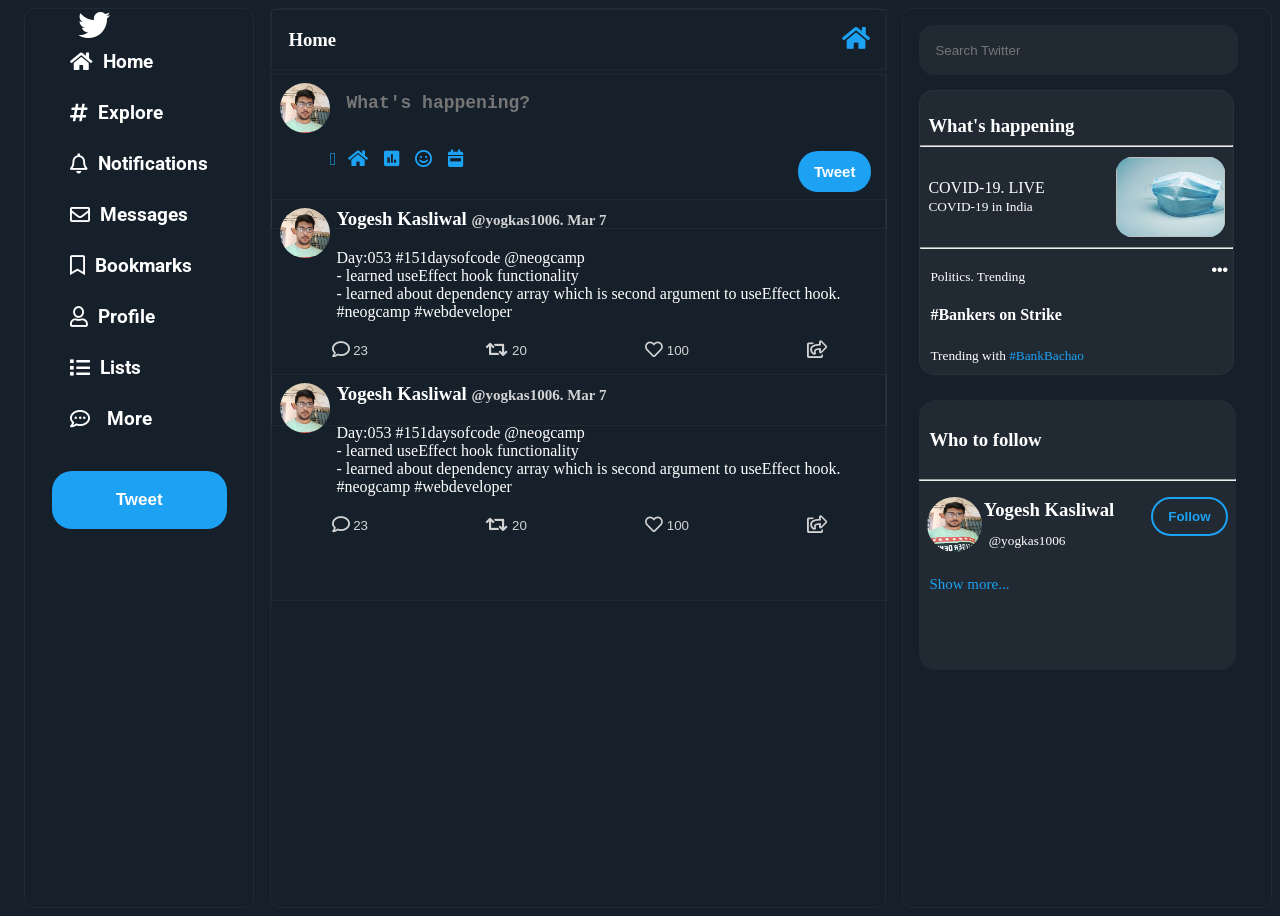
==== index.html @ 9be8c91c "fix:'file name'" ====
<!DOCTYPE html>
<html lang="en">
<head>
    <meta charset="UTF-8">
    <meta http-equiv="X-UA-Compatible" content="IE=edge">
    <meta name="viewport" content="width=device-width, initial-scale=1.0">
    <link rel="stylesheet" href="https://pro.fontawesome.com/releases/v5.10.0/css/all.css"
    integrity="sha384-AYmEC3Yw5cVb3ZcuHtOA93w35dYTsvhLPVnYs9eStHfGJvOvKxVfELGroGkvsg+p" crossorigin="anonymous" />
    <link rel="stylesheet" href="twitter.css"/>
    <title>Twitter </title>
</head>
<body>
    <div class="container">
      
        <div id="sidebar">
            <div class="logo">
                <i id="icon" class="fab fa-twitter fa-2x"></i>
            </div><br>
            <div class="navigation">
                <h3><i class="fas fa-home fa-lg"> </i>Home</h3>
                <h3><i class="fas fa-hashtag fa-lg"></i>Explore</h3>
                <h3><i class="far fa-bell fa-lg"> </i>Notifications</h3>
                <h3><i class="far fa-envelope fa-lg"> </i>Messages</h3>
                <h3><i class="far fa-bookmark fa-lg"></i>Bookmarks</h3>

                <h3><i class="far fa-user fa-lg"> </i>Profile</h3>
                <h3><i class="fas fa-list fa-lg"></i>Lists</h3>

                <h3><i class="far fa-comment-dots fa-lg"></i> More</h3>
                    <br>
                <button id="btn-tweet">Tweet</button>
            </div>
        </div>
          
      
        <main>
          <div class="feedone">
             <h3>Home <span><i id="icon" class="fas fa-home fa-lg"> </i></span></h3>
             
          </div>
          <div class="feedtwo">
              <div class="image" alt=""></div>
               <textarea placeholder="What's happening?"></textarea>
               <div class="sm-navbar">
                   <button class="media"><i class="fal fa-image fa-lg"></i></button>
                   <button class="gif"><i class="fas fa-home fa-lg"> </i></button>
                   <button class="poll"><i class="fas fa-poll fa-lg"></i></button>

                   <button class="emoji"><i class="far fa-smile fa-lg"></i></button>
                   <button class="schedule"><i class="fas fa-calendar-week fa-lg"></i></button>
                   <button id="btn">Tweet</button>
              </div>
          </div>
          <div class="tweets">
            <div class="image" alt=""></div>
            <h3>Yogesh Kasliwal <span style="font-size:15px; color:lightgray">@yogkas1006. Mar 7</span></h3>
            <p>Day:053 #151daysofcode @neogcamp <br>
                - learned useEffect hook functionality <br>
                - learned about dependency array which is second argument to useEffect hook.<br>
                #neogcamp 
                #webdeveloper</p>
                <div class="tweet-icons">
                    <button><i class="far fa-comment fa-lg"></i><span>  23</span></button>
                    <button><i class="fas fa-retweet fa-lg"></i><span>  20</span> </button>
                    <button><i class="far fa-heart fa-lg"></i><span>   100</span></button>
                    <button><i class="far fa-share-square fa-lg"></i></button>
               </div>
         </div>

         <div class="tweets-two">
            <div class="image" alt=""></div>
            <h3>Yogesh Kasliwal <span style="font-size:15px; color:lightgray">@yogkas1006. Mar 7</span></h3>
            <p>Day:053 #151daysofcode @neogcamp <br>
                - learned useEffect hook functionality <br>
                - learned about dependency array which is second argument to useEffect hook.<br>
                #neogcamp 
                #webdeveloper</p>
                <div class="tweet-icons">
                    <button><i class="far fa-comment fa-lg"></i><span>  23</span></button>
                    <button><i class="fas fa-retweet fa-lg"></i><span>  20</span> </button>
                    <button><i class="far fa-heart fa-lg"></i><span>   100</span></button>
                    <button><i class="far fa-share-square fa-lg"></i></button>
               </div>
         </div>
        

        </main>
        <div class="content">
            <div class="search">
                <!-- <i class="fas fa-search"></i> -->
                <input placeholder="Search Twitter"/>

            </div>
            <div class="news">
                    <h3>What's happening</h3>
                    <hr/>
               <div class="news1">
                 <p> COVID-19. LIVE <br>
                    <small>COVID-19 in India</small></p>
                     <img class="maskimg" alt=""/>
               </div>
               <hr/>
               <div class="news2">
                   <small>Politics. Trending</small>
                   <h4>#Bankers on Strike</h4>
                   <small>Trending with 
                       <span style="color: rgb(29,161,242);">#BankBachao</span></small>
                       <i class="fas fa-ellipsis-h"></i>

               </div>

            </div>
            <div class="follow">
                <h3>Who to follow</h3> <hr>
                <div class="follow1">
                    <div class="followimg">
                        <img src="./image/1611517325680.jpg" alt="mypho"/>
                        <div class="followme">
                            <h3>Yogesh Kasliwal </h3>
                            <small>@yogkas1006</small>
                        </div>
                       

                        <button>Follow</button>
                    </div>
                </div>
                <div class="follow2">
                    <small>Show more...</small>
                 </div>
                    
        </div>

    </div>
    
</body>
</html>
---- twitter.css ----
@import url('https://fonts.googleapis.com/css2?family=Roboto:wght@500&display=swap');


body{
    background-color: #15202B;
    color: white;
}

.container{
    display: grid;
    height: 100vh;
    grid-template-columns: 0.8fr 2fr 1.2fr;
    grid-template-rows: 1fr 1fr 1fr;
    grid-template-areas:
     "sidebar main content"
     "sidebar main content"
     "sidebar main content";
     
    grid-gap:1rem;
}

/* ------------------------sidebar ---------------*/

#sidebar{
    /* background: #6fffd2; */
    position: relative;
    grid-area: sidebar;
    border: 1px solid rgba(114, 110, 110, 0.13);
    display: flex;
    flex-direction: column;
    /* justify-content: center; */
    margin-left: 1rem;
    align-items: center;
    border-radius: 10px;
    font-family: 'Roboto', sans-serif;
     word-spacing: 2px;
}

.navigation{
    display: flex;
    flex-direction: column;
    margin: 0.5rem;
}
#sidebar .navigation h3{
    /* align-items: flex-start; */
    border: none;
    background: none;
    /* padding: 0.3rem; */
    color: white;
    /* font-size: 17px; */
    font-weight: bold;
    outline: none;
    margin: 0.5rem;
}

#sidebar h3 i{
    margin: 10px;
    font-size: 20px;
}

.logo{
    display: flex;
    flex-direction: column;
    position: absolute;
    margin-left: 1rem;
    left:37px;
}



#sidebar .navigation #btn-tweet{
background-color: rgb(29, 161, 242);
outline: none;
border: none;
color: white;
border-radius: 20px;
font-size: 17px;
margin-top: 0.5rem;
padding:1.2rem 4rem;
font-weight: bold;
}



/* --------------------------main-------------------------- */
main{
    /* background:coral; */
    grid-area: main;
    border: 1px solid rgba(114, 110, 110, 0.13);
    border-radius: 10px;
    display: flex;
    flex-direction: column;
    position: relative;

}

.feedone{
    display: flex;
    border: 1px solid rgba(114, 110, 110, 0.13);
    border-radius: 1px;
    flex-direction: column;
    align-items: flex-start;
    position: absolute;
    width: 100%;
}

.feedone h3{
    padding-left: 1rem;
}

.feedone span i{
    position: absolute;
    right: 0;
    margin-right: 1rem;
    color:rgb(29, 161, 242);
}

.feedtwo{
    display: flex;
    position:absolute;
    top:65px;
    width: 100%;
    height: 17vh;
    align-content: right;
    align-items: flex-end;
    flex-direction:column;
    border: 1px solid rgba(114, 110, 110, 0.13);
    }

.feedtwo textarea{
    display: flex;
    flex-direction: column;
    position: relative;
    justify-self:end; 
    justify-items: right;
    width: 85%;
    margin:1rem;
    /* margin-top: 1.3rem; */
    outline: none;
    resize: none;
    border: none;
    background-color: #15202B;
    color: rgb(116, 100, 100);
    font-size: 18px;
    font-weight: bolder;
    overflow: hidden;
}

.image{
    position: absolute;
    margin: 0.5rem;
    width: 50px;
    height: 50px;
    border-radius: 50%;
    background: url("./image/1611517325680.jpg");
    top:0;
    left: 0;
    background-size: cover;
}

.feedtwo .sm-navbar{
    display: flex;
    position: relative;
}
.feedtwo .sm-navbar .media{
    position: absolute;
    right: 34rem;
    background: none;
    border: none;
    outline: none;
    color: rgb(29, 161, 242);
}
.feedtwo .sm-navbar .gif{
    position: absolute;
    right: 32rem;
    background: none;
    border: none;
    outline: none;
    color: rgb(29, 161, 242);
   
}
.feedtwo .sm-navbar .poll{
    position: absolute;
    right: 30rem;
    background: none;
    border: none;
    outline: none;
    color: rgb(29, 161, 242);
}
.feedtwo .sm-navbar .emoji{
    position: absolute;
    right: 28rem;
    background: none;
    border: none;
    outline: none;
    color: rgb(29, 161, 242);
}
.feedtwo .sm-navbar .schedule{
    position: absolute;
    right: 26rem;
    background: none;
    border: none;
    outline: none;
    color: rgb(29, 161, 242);
}

.feedtwo .sm-navbar #btn{
    background-color: rgb(29, 161, 242);
    outline: none;
    border: none;
    border-radius: 20px;
    color: white;
    padding:12px 16px;
    margin-right:15px ;
    margin-bottom: 7px;
    font-weight: bold;
    font-size: 15px;
}

 
.tweets{
    display: flex;
    flex-direction: column;
    position: absolute;
    border: 1px solid rgba(114, 110, 110, 0.13);
    height: 25vh;
    width: 100%;
    top:190px;

}

.tweets h3{
    margin-left: 4rem;
    margin-top: 0.5rem;
}

.tweets p{
    margin-left: 4rem;
    margin-top: 0;
    color:white;
}

.tweets .tweet-icons{
  display: flex;
  justify-content: space-around;

}
.tweets .tweet-icons button{
    background: none;
    outline: none;
    border: none;
    margin:5px ;
    color:lightgray;
}

.tweets .tweet-icons i span{
    margin: 10px;
    
}

.tweets-two{
    display: flex;
    flex-direction: column;
    position: absolute;
    border: 1px solid rgba(114, 110, 110, 0.13);
    height: 25vh;
    width: 100%;
    top:365px;
}

.tweets-two h3{
    margin-left: 4rem;
    margin-top: 0.5rem;
}

.tweets-two  p{
    margin-left: 4rem;
    margin-top: 0;
    color:white;
}

.tweets-two  .tweet-icons{
  display: flex;
  justify-content: space-around;

}
.tweets-two  .tweet-icons button{
    background: none;
    outline: none;
    border: none;
    margin:5px ;
    color:lightgray;
}

.tweets-two  .tweet-icons i span{
    margin: 10px;
    
}
/* ----------------------content ----------------*/

.content{
    /* background: cornflowerblue; */
    grid-area: content;
    border: 1px solid rgba(114, 110, 110, 0.13);
    border-radius: 10px;
    display: flex;
    flex-direction: column;
    position: relative;
}

 .content .search input{
     position: absolute;
     display: flex;
     top:0;
    width:78%; 
    height: 2vh;
    background: none;
    border:none;
    background-color: rgb(114,110,110,0.13);
    padding: 1rem;
    border-radius: 15px;
    outline: none;
    color: white;
    justify-content: center;
    text-align: start;
    margin: 1rem;
}

.content .news{
    position: absolute;
    top:65px;
    border: 1px solid rgba(114, 110, 110, 0.13);
    width: 85%;
    align-items: center;
    border-radius: 15px;
   margin: 1rem;
    background-color: rgb(114,110,110,0.13);
}

.content .news h3{
    padding-top: 1rem;
    margin: 0.5rem;
    align-items: center;
}

.content .news .news1 {
    display: flex;
    flex-direction: column;
    padding: 0.5rem;
}

.content .news .news1 img{
    position: absolute;
    margin: 0.5rem;
    width: 80px;
    height: 80px;
    background-image: url("./image/CiLy4der.jpeg");
    right:0;
    top:58px;
    width: 35%;
    border-radius: 1rem;
    border: none;
    background-size: cover;
    background-repeat: no-repeat;
}

.content .news .news2{
    padding: 10px;
    position: relative;
}

.content .news .news2 i{
    position: absolute;
    padding: 5px;
    top:0;
    right: 0;
}


.content .follow{
    background-color: rgb(114,110,110,0.13);
    position: relative;
    width: 86%;
    height: 30vh;
    margin: 1rem;
    top:375px;
    border-radius: 1rem;

}

.content .follow h3{
    padding: 10px;
    font-weight: bold;
}

.content .follow .follow1 .followimg{
    position: relative;
}

.content .follow .follow1 .followimg img{
    position: absolute;
    margin: 0.5rem;
    width: 55px;
    height: 55px;
    border-radius: 50%;
    top:0;
    left: 0;
    border: none;
    background-size: cover;
    background-repeat: no-repeat;
}

.content .follow .follow1 .followimg{
    position: relative;
}
.content .follow .follow1 .followimg button{
    position: absolute;
    padding:10px 15px;
    font-weight: bold;
    border: 2px solid rgb(29, 161, 242);
    color: rgb(29, 161, 242);
    background: none;
    outline: none;
    top: 0;
    right: 0;
    margin: 0.5rem;
    border-radius: 1.5rem;
}

.content .follow .follow2{
    position: absolute;
    top:175px;
}

.content .follow .follow2 small{
    padding: 10px;
    font-size: 15px;
    color: rgb(29,161,242);
}


.content .follow .follow1 .followimg .followme{
    margin-left: 3.4rem;
}

.content .follow .follow1 .followimg .followme h3{
    margin: 0;
}

.content .follow .follow1 .followimg .followme small{
    margin-left:15px;
    margin-top: auto;
    margin-bottom: 25px;
} 

.content hr{
    color: rgba(114, 110, 110, 0.13);
    border-width: 0.5px;
}
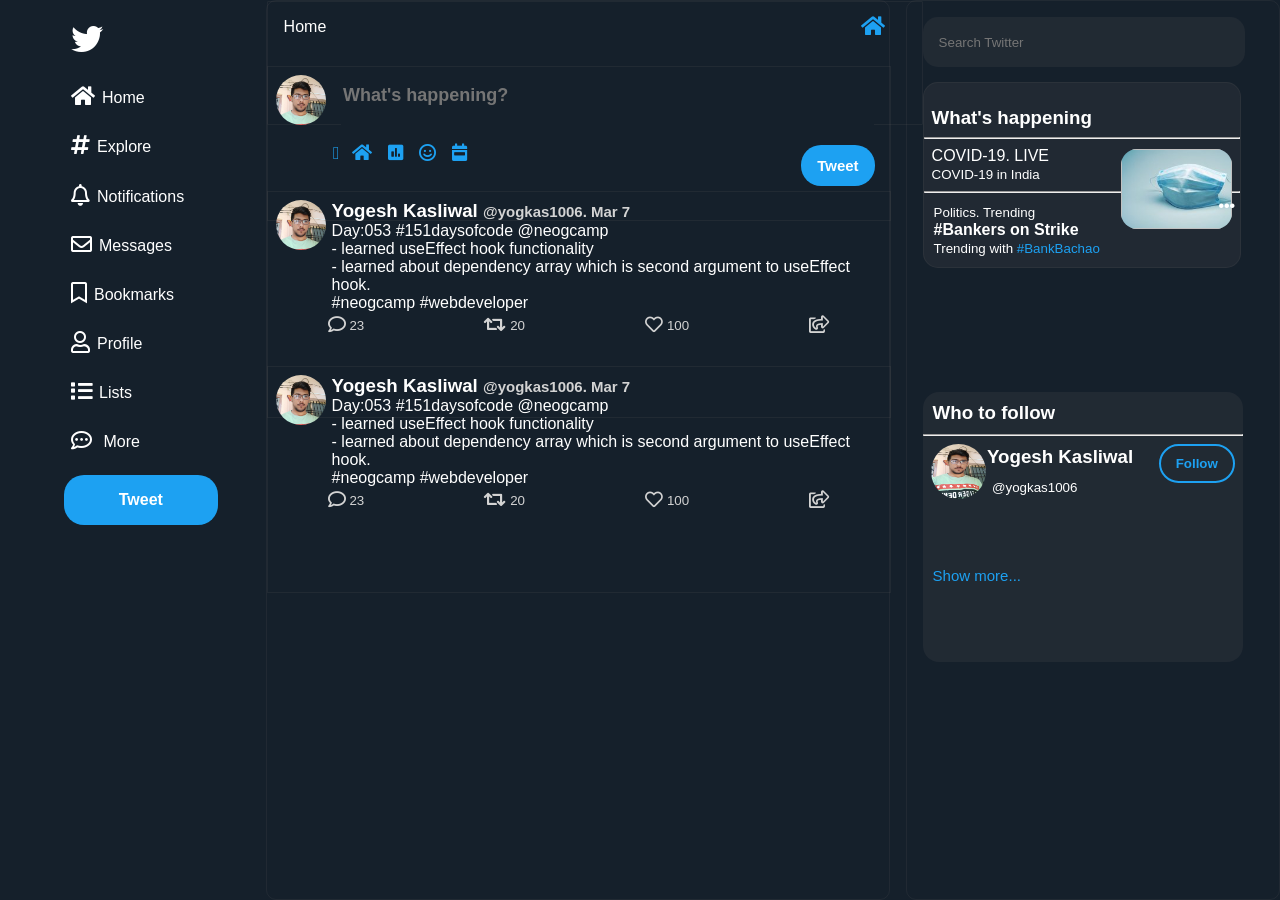
==== commit 230432a2: "fix: markup" ====
--- a/index.html
+++ b/index.html
@@ -13,29 +13,22 @@
     <div class="container">
       
         <div id="sidebar">
-            <div class="logo">
-                <i id="icon" class="fab fa-twitter fa-2x"></i>
-            </div><br>
-            <div class="navigation">
-                <h3><i class="fas fa-home fa-lg"> </i>Home</h3>
-                <h3><i class="fas fa-hashtag fa-lg"></i>Explore</h3>
-                <h3><i class="far fa-bell fa-lg"> </i>Notifications</h3>
-                <h3><i class="far fa-envelope fa-lg"> </i>Messages</h3>
-                <h3><i class="far fa-bookmark fa-lg"></i>Bookmarks</h3>
-
-                <h3><i class="far fa-user fa-lg"> </i>Profile</h3>
-                <h3><i class="fas fa-list fa-lg"></i>Lists</h3>
-
-                <h3><i class="far fa-comment-dots fa-lg"></i> More</h3>
-                    <br>
-                <button id="btn-tweet">Tweet</button>
-            </div>
+                <div class="sidebar-nav"><i class="fab fa-twitter fa-2x"></i></div>
+                <div class="sidebar-nav"><span><i class="fas fa-home fa-lg"></i></span>Home</div>
+                <div class="sidebar-nav"><span><i class="fas fa-hashtag fa-lg"></i></span>Explore</div>
+                <div class="sidebar-nav"><span><i class="far fa-bell fa-lg"> </i></span>Notifications</div>
+                <div class="sidebar-nav"><span><i class="far fa-envelope fa-lg"> </i></span>Messages</div>
+                <div class="sidebar-nav"><span><i class="far fa-bookmark fa-lg"></i></span>Bookmarks</div>
+                <div class="sidebar-nav"><span><i class="far fa-user fa-lg"> </i></span>Profile</div>
+                <div class="sidebar-nav"><span><i class="fas fa-list fa-lg"></i></span>Lists</div>
+                <div class="sidebar-nav"><span><i class="far fa-comment-dots fa-lg"></i></span> More</div>
+                <a class="primary-link">Tweet</a>
         </div>
           
       
         <main>
           <div class="feedone">
-             <h3>Home <span><i id="icon" class="fas fa-home fa-lg"> </i></span></h3>
+             <div>Home<i id="icon" class="fas fa-home fa-lg"></i></div>
              
           </div>
           <div class="feedtwo">
--- a/twitter.css
+++ b/twitter.css
@@ -1,5 +1,7 @@
-@import url('https://fonts.googleapis.com/css2?family=Roboto:wght@500&display=swap');
-
+* {
+    font-family: 'Roboto', sans-serif;
+    margin: 0;
+}
 
 body{
     background-color: #15202B;
@@ -22,62 +24,25 @@
 /* ------------------------sidebar ---------------*/
 
 #sidebar{
-    /* background: #6fffd2; */
-    position: relative;
+    display: flex;
+    flex-direction: column;
     grid-area: sidebar;
-    border: 1px solid rgba(114, 110, 110, 0.13);
-    display: flex;
-    flex-direction: column;
-    /* justify-content: center; */
-    margin-left: 1rem;
-    align-items: center;
-    border-radius: 10px;
-    font-family: 'Roboto', sans-serif;
-     word-spacing: 2px;
-}
-
-.navigation{
-    display: flex;
-    flex-direction: column;
-    margin: 0.5rem;
-}
-#sidebar .navigation h3{
-    /* align-items: flex-start; */
-    border: none;
-    background: none;
-    /* padding: 0.3rem; */
-    color: white;
-    /* font-size: 17px; */
+    padding: 1rem 2rem 1rem 4rem;
+}
+.sidebar-nav{
+    padding-bottom: 1.2rem;
+}
+#sidebar .sidebar-nav i{
+    padding: 7px;
+}
+
+#sidebar .primary-link{
+    padding:1rem;
+    background-color: rgb(29, 161, 242);
+    color:white;
+    text-align: center;
     font-weight: bold;
-    outline: none;
-    margin: 0.5rem;
-}
-
-#sidebar h3 i{
-    margin: 10px;
-    font-size: 20px;
-}
-
-.logo{
-    display: flex;
-    flex-direction: column;
-    position: absolute;
-    margin-left: 1rem;
-    left:37px;
-}
-
-
-
-#sidebar .navigation #btn-tweet{
-background-color: rgb(29, 161, 242);
-outline: none;
-border: none;
-color: white;
-border-radius: 20px;
-font-size: 17px;
-margin-top: 0.5rem;
-padding:1.2rem 4rem;
-font-weight: bold;
+    border-radius: 20px;
 }
 
 
@@ -99,19 +64,19 @@
     border: 1px solid rgba(114, 110, 110, 0.13);
     border-radius: 1px;
     flex-direction: column;
-    align-items: flex-start;
+    justify-content: space-between;
+    justify-items: center;
+    padding: 1rem;
     position: absolute;
     width: 100%;
-}
-
-.feedone h3{
-    padding-left: 1rem;
-}
-
-.feedone span i{
+    height: 10vh;
+}
+
+
+main .feedone i{
     position: absolute;
     right: 0;
-    margin-right: 1rem;
+    margin-right: 2.3rem;
     color:rgb(29, 161, 242);
 }
 
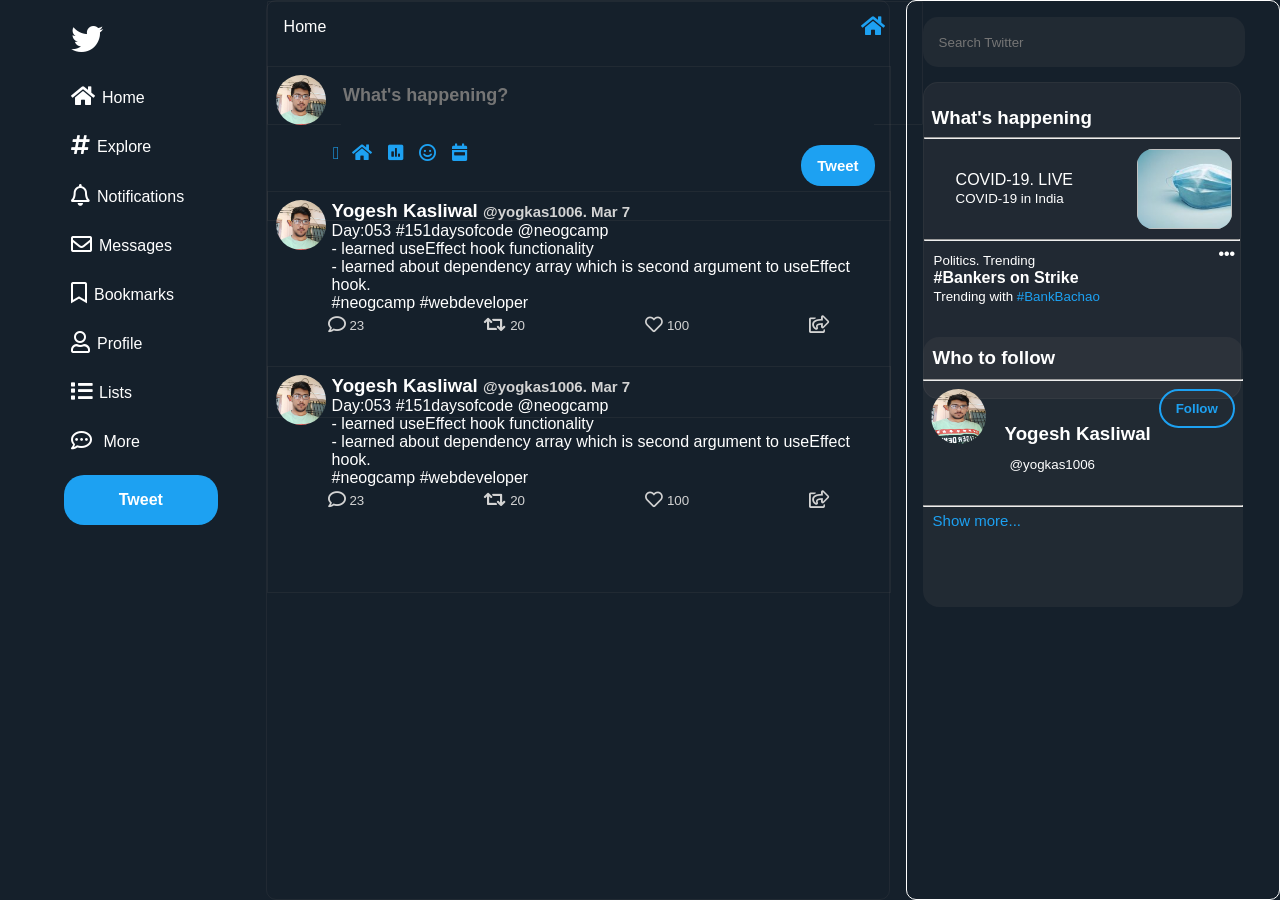
==== commit b3c3125c: "fix:style" ====
--- a/index.html
+++ b/index.html
@@ -80,10 +80,8 @@
         </main>
         <div class="content">
             <div class="search">
-                <!-- <i class="fas fa-search"></i> -->
                 <input placeholder="Search Twitter"/>
-
-            </div>
+           </div>
             <div class="news">
                     <h3>What's happening</h3>
                     <hr/>
@@ -116,6 +114,8 @@
 
                         <button>Follow</button>
                     </div>
+                    <hr>
+
                 </div>
                 <div class="follow2">
                     <small>Show more...</small>
--- a/twitter.css
+++ b/twitter.css
@@ -269,13 +269,14 @@
     border: 1px solid rgba(114, 110, 110, 0.13);
     border-radius: 10px;
     display: flex;
+    border: 1px solid white;
     flex-direction: column;
     position: relative;
 }
 
  .content .search input{
      position: absolute;
-     display: flex;
+     /* display: flex; */
      top:0;
     width:78%; 
     height: 2vh;
@@ -299,6 +300,7 @@
     align-items: center;
     border-radius: 15px;
    margin: 1rem;
+   height: 35vh;
     background-color: rgb(114,110,110,0.13);
 }
 
@@ -311,8 +313,10 @@
 .content .news .news1 {
     display: flex;
     flex-direction: column;
-    padding: 0.5rem;
-}
+    justify-content: left;
+    padding: 2rem;
+}
+
 
 .content .news .news1 img{
     position: absolute;
@@ -322,11 +326,10 @@
     background-image: url("./image/CiLy4der.jpeg");
     right:0;
     top:58px;
-    width: 35%;
+    width: 30%;
     border-radius: 1rem;
     border: none;
     background-size: cover;
-    background-repeat: no-repeat;
 }
 
 .content .news .news2{
@@ -348,7 +351,7 @@
     width: 86%;
     height: 30vh;
     margin: 1rem;
-    top:375px;
+    top:320px;
     border-radius: 1rem;
 
 }
@@ -377,6 +380,7 @@
 
 .content .follow .follow1 .followimg{
     position: relative;
+    padding: 2rem;
 }
 .content .follow .follow1 .followimg button{
     position: absolute;
@@ -405,7 +409,7 @@
 
 
 .content .follow .follow1 .followimg .followme{
-    margin-left: 3.4rem;
+    margin-left: 2.5rem;
 }
 
 .content .follow .follow1 .followimg .followme h3{
